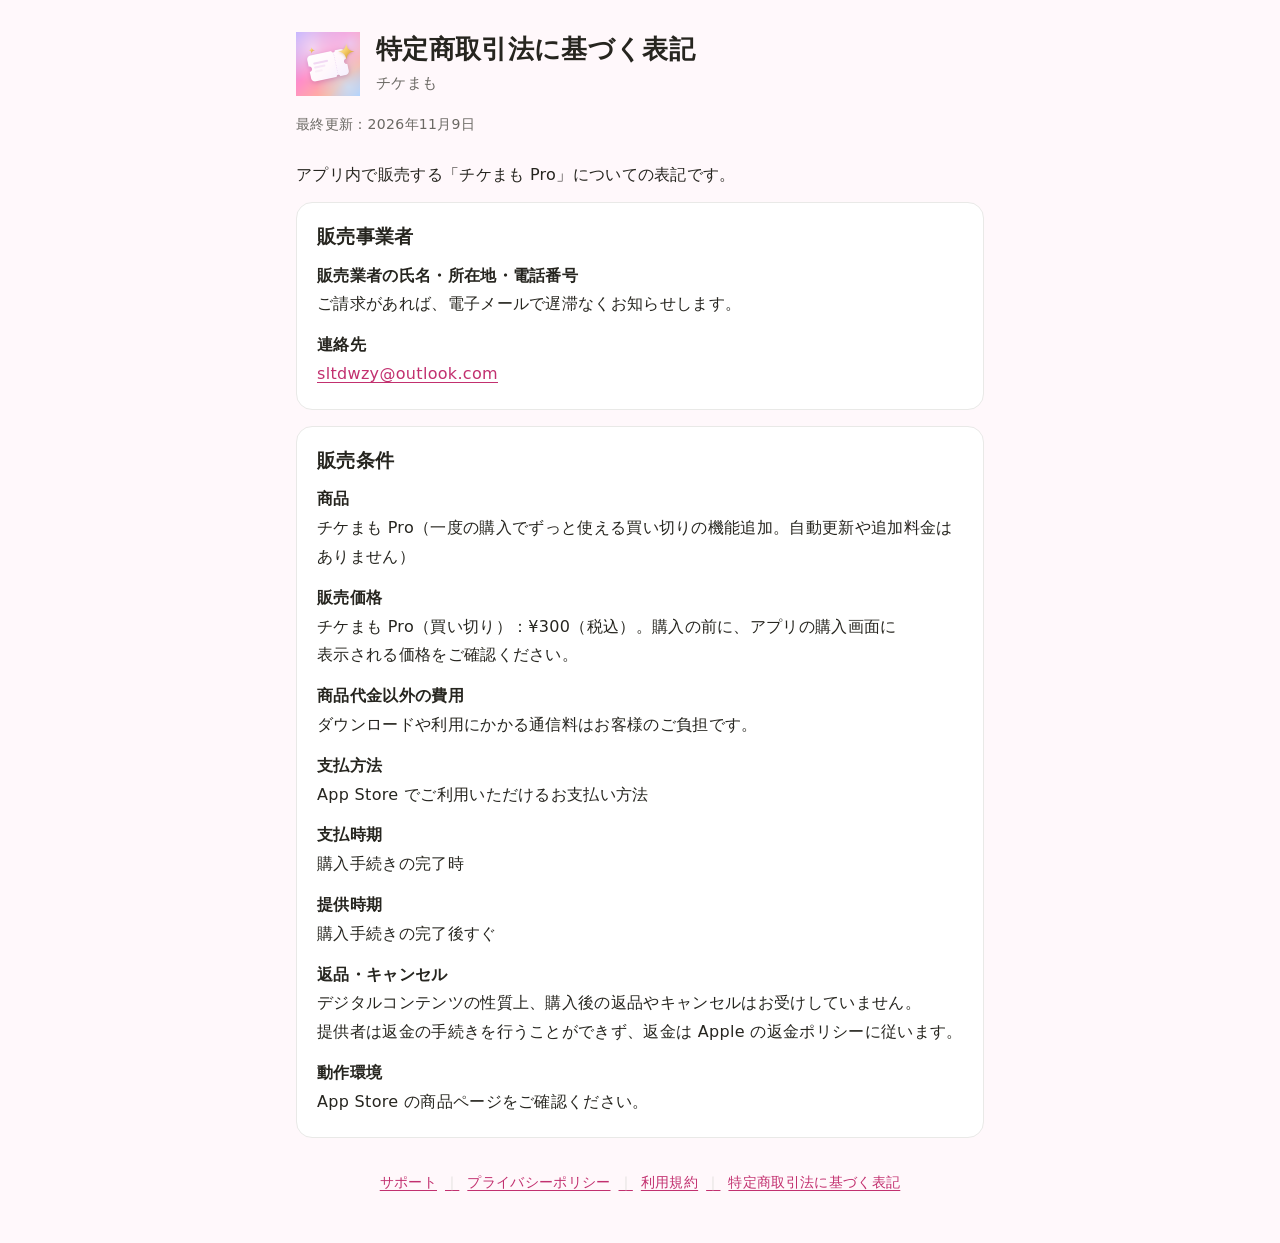
==== commerce.html @ f259a5c1 "Publish the support page, privacy policy, terms and 特商法 page for チケまも Generated from the app's legal" ====
<!doctype html>
<html lang="ja">
<head>
  <meta charset="utf-8">
  <meta name="viewport" content="width=device-width, initial-scale=1">
  <meta name="color-scheme" content="light dark">
  <meta name="description" content="アプリ内で販売する「チケまも Pro」についての表記です。">
  <title>特定商取引法に基づく表記 | チケまも</title>
  <link rel="icon" type="image/png" href="favicon.png">
  <link rel="apple-touch-icon" href="apple-touch-icon.png">
  <link rel="stylesheet" href="style.css">
</head>
<body>
  <main>
    <header class="site">
      <img src="icon.png" alt="" width="64" height="64">
      <div>
        <h1>特定商取引法に基づく表記</h1>
        <p>チケまも</p>
      </div>
    </header>
    <p class="updated">最終更新：2026年11月9日</p>
    <p>アプリ内で販売する「チケまも Pro」についての表記です。</p>
    <section>
      <h2>販売事業者</h2>
      <dl>
        <dt>販売業者の氏名・所在地・電話番号</dt>
        <dd>ご請求があれば、電子メールで遅滞なくお知らせします。</dd>
        <dt>連絡先</dt>
        <dd><a href="mailto:sltdwzy@outlook.com">sltdwzy@outlook.com</a></dd>
      </dl>
    </section>
    <section>
      <h2>販売条件</h2>
      <dl>
        <dt>商品</dt>
        <dd>チケまも Pro（一度の購入でずっと使える買い切りの機能追加。自動更新や追加料金はありません）</dd>
        <dt>販売価格</dt>
        <dd>チケまも Pro（買い切り）：¥300（税込）。購入の前に、アプリの購入画面に表示される価格をご確認ください。</dd>
        <dt>商品代金以外の費用</dt>
        <dd>ダウンロードや利用にかかる通信料はお客様のご負担です。</dd>
        <dt>支払方法</dt>
        <dd>App Store でご利用いただけるお支払い方法</dd>
        <dt>支払時期</dt>
        <dd>購入手続きの完了時</dd>
        <dt>提供時期</dt>
        <dd>購入手続きの完了後すぐ</dd>
        <dt>返品・キャンセル</dt>
        <dd>デジタルコンテンツの性質上、購入後の返品やキャンセルはお受けしていません。提供者は返金の手続きを行うことができず、返金は Apple の返金ポリシーに従います。</dd>
        <dt>動作環境</dt>
        <dd>App Store の商品ページをご確認ください。</dd>
      </dl>
    </section>
    <footer>
      <nav aria-label="ページ">
        <a href="./">サポート</a><a href="privacy.html">プライバシーポリシー</a><a href="terms.html">利用規約</a><a href="commerce.html">特定商取引法に基づく表記</a>
      </nav>
    </footer>
  </main>
</body>
</html>
---- style.css ----
:root {
  color-scheme: light dark;
  --bg: #ffffff;
  --bg-grouped: #fff8fb;
  --surface: #ffffff;
  --text1: #26251f;
  --text2: #6b6964;
  --divider: #e9e9e7;
  --border: #deddd9;
  --accent: #c2306f;
  --accent-soft: #ffe8f2;
  --mark: #fff3bf;
}

@media (prefers-color-scheme: dark) {
  :root {
    --bg: #191919;
    --bg-grouped: #191919;
    --surface: #232323;
    --text1: #e8e7e4;
    --text2: #a09e99;
    --divider: #2f2f2f;
    --border: #3a3a3a;
    --accent: #ff8fbe;
    --accent-soft: #3a1c2b;
    --mark: #3b3418;
  }
}

* {
  box-sizing: border-box;
}

html {
  -webkit-text-size-adjust: 100%;
  text-size-adjust: 100%;
}

body {
  margin: 0;
  background: var(--bg-grouped);
  color: var(--text1);
  font-family: system-ui, -apple-system, "Hiragino Sans", "Hiragino Kaku Gothic ProN", "Yu Gothic UI", "Meiryo", sans-serif;
  font-size: 16px;
  line-height: 1.8;
  letter-spacing: 0.02em;
  word-break: auto-phrase;
  overflow-wrap: anywhere;
}

main {
  max-width: 720px;
  margin: 0 auto;
  padding: 32px 16px 48px;
}

header.site {
  display: flex;
  align-items: center;
  gap: 16px;
  margin-bottom: 24px;
}

header.site img {
  width: 64px;
  height: 64px;
  flex: none;
}

header.site h1 {
  margin: 0;
  font-size: 26px;
  line-height: 1.3;
}

header.site p {
  margin: 4px 0 0;
  color: var(--text2);
  font-size: 15px;
  line-height: 1.6;
}

.badges {
  display: flex;
  flex-wrap: wrap;
  gap: 8px;
  margin: 0 0 24px;
  padding: 0;
  list-style: none;
}

.badges li {
  padding: 2px 12px;
  border-radius: 999px;
  background: var(--accent-soft);
  color: var(--accent);
  font-size: 14px;
  font-weight: 600;
}

section {
  margin: 0 0 16px;
  padding: 20px 20px 8px;
  border: 1px solid var(--divider);
  border-radius: 16px;
  background: var(--surface);
}

h2 {
  margin: 0 0 12px;
  font-size: 19px;
  line-height: 1.4;
}

h3 {
  margin: 20px 0 4px;
  font-size: 16px;
}

p,
ul,
ol {
  margin: 0 0 12px;
}

ul,
ol {
  padding-left: 1.4em;
}

li + li {
  margin-top: 4px;
}

a {
  color: var(--accent);
  text-underline-offset: 3px;
}

dl {
  margin: 0 0 12px;
}

dt {
  margin-top: 12px;
  font-weight: 600;
}

dt:first-child {
  margin-top: 0;
}

dd {
  margin: 0;
}

details {
  border-top: 1px solid var(--divider);
  padding: 10px 0;
}

details:first-of-type {
  border-top: none;
  padding-top: 0;
}

summary {
  cursor: pointer;
  font-weight: 600;
}

details p {
  margin: 8px 0 4px;
  color: var(--text1);
}

.mail {
  display: inline-block;
  margin: 4px 0 12px;
  padding: 8px 16px;
  border-radius: 12px;
  background: var(--accent);
  color: #ffffff;
  font-weight: 600;
  text-decoration: none;
}

.note {
  color: var(--text2);
  font-size: 14px;
}

.updated {
  color: var(--text2);
  font-size: 14px;
  margin: -8px 0 24px;
}

mark {
  background: var(--mark);
  color: inherit;
  padding: 0 2px;
}

footer {
  margin-top: 32px;
  color: var(--text2);
  font-size: 14px;
  text-align: center;
}

footer nav a + a::before {
  content: "｜";
  margin: 0 8px;
  color: var(--border);
}

@media (max-width: 480px) {
  header.site h1 {
    font-size: 22px;
  }

  section {
    padding: 16px 16px 4px;
  }
}
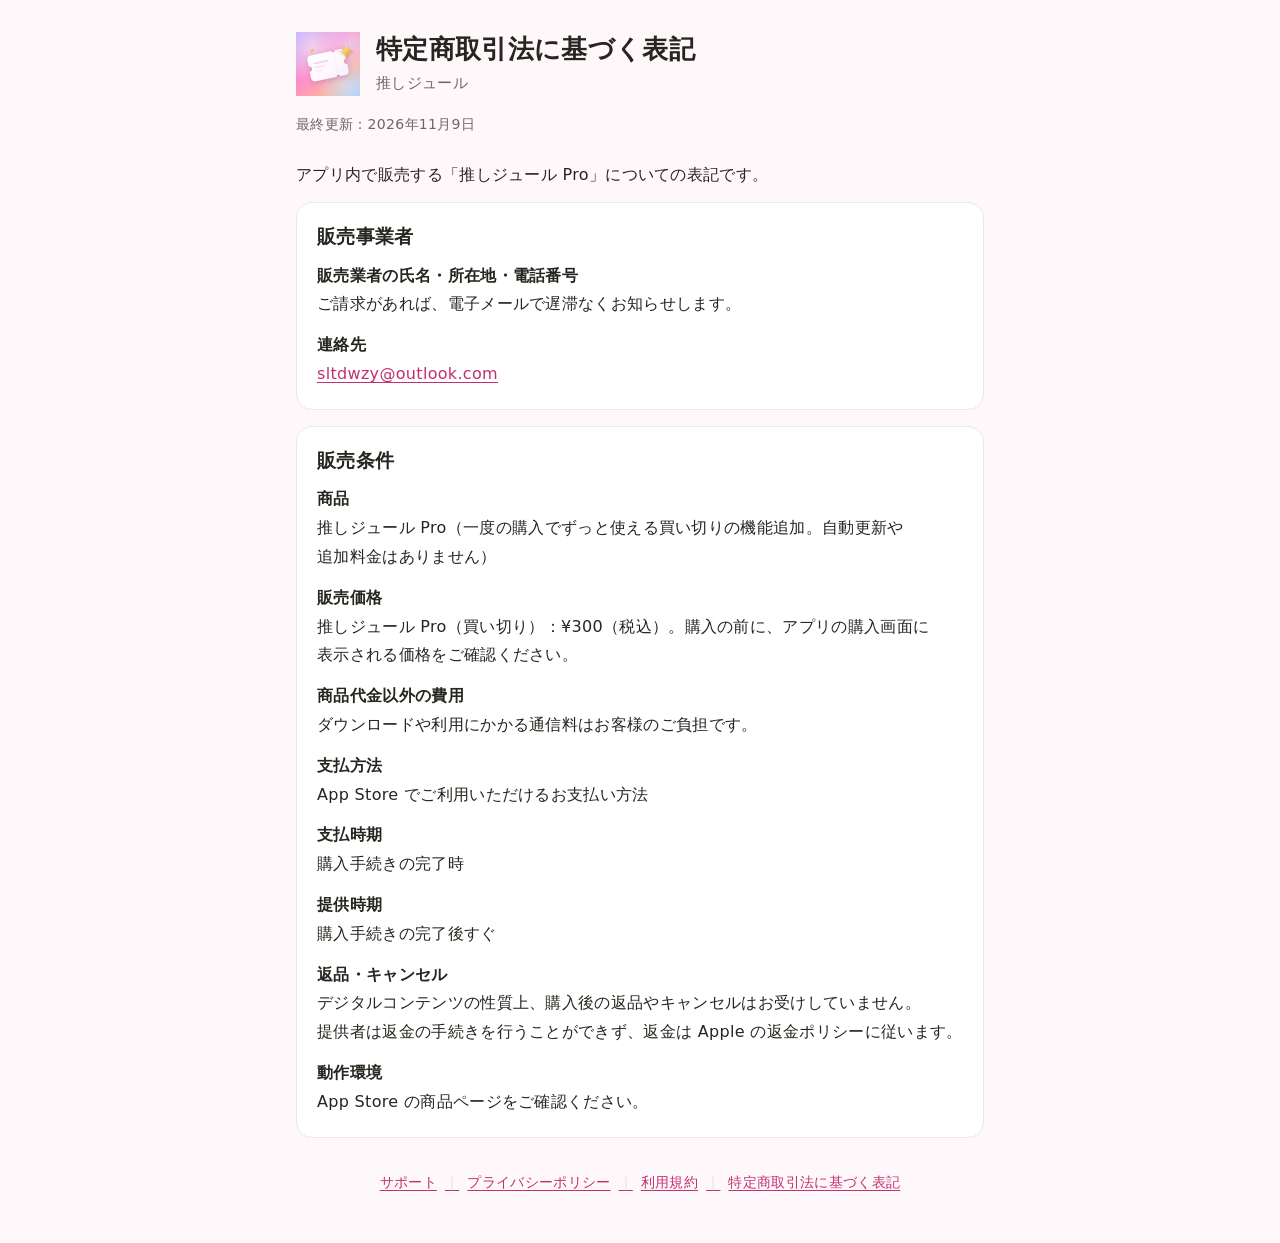
==== commit 26e59e39: "Rename the app to 推しジュール on every page Co-Authored-By: Claude Opus 5.5 <noreply@anthropic.com>" ====
--- a/commerce.html
+++ b/commerce.html
@@ -4,8 +4,8 @@
   <meta charset="utf-8">
   <meta name="viewport" content="width=device-width, initial-scale=1">
   <meta name="color-scheme" content="light dark">
-  <meta name="description" content="アプリ内で販売する「チケまも Pro」についての表記です。">
-  <title>特定商取引法に基づく表記 | チケまも</title>
+  <meta name="description" content="アプリ内で販売する「推しジュール Pro」についての表記です。">
+  <title>特定商取引法に基づく表記 | 推しジュール</title>
   <link rel="icon" type="image/png" href="favicon.png">
   <link rel="apple-touch-icon" href="apple-touch-icon.png">
   <link rel="stylesheet" href="style.css">
@@ -16,11 +16,11 @@
       <img src="icon.png" alt="" width="64" height="64">
       <div>
         <h1>特定商取引法に基づく表記</h1>
-        <p>チケまも</p>
+        <p>推しジュール</p>
       </div>
     </header>
     <p class="updated">最終更新：2026年11月9日</p>
-    <p>アプリ内で販売する「チケまも Pro」についての表記です。</p>
+    <p>アプリ内で販売する「推しジュール Pro」についての表記です。</p>
     <section>
       <h2>販売事業者</h2>
       <dl>
@@ -34,9 +34,9 @@
       <h2>販売条件</h2>
       <dl>
         <dt>商品</dt>
-        <dd>チケまも Pro（一度の購入でずっと使える買い切りの機能追加。自動更新や追加料金はありません）</dd>
+        <dd>推しジュール Pro（一度の購入でずっと使える買い切りの機能追加。自動更新や追加料金はありません）</dd>
         <dt>販売価格</dt>
-        <dd>チケまも Pro（買い切り）：¥300（税込）。購入の前に、アプリの購入画面に表示される価格をご確認ください。</dd>
+        <dd>推しジュール Pro（買い切り）：¥300（税込）。購入の前に、アプリの購入画面に表示される価格をご確認ください。</dd>
         <dt>商品代金以外の費用</dt>
         <dd>ダウンロードや利用にかかる通信料はお客様のご負担です。</dd>
         <dt>支払方法</dt>
